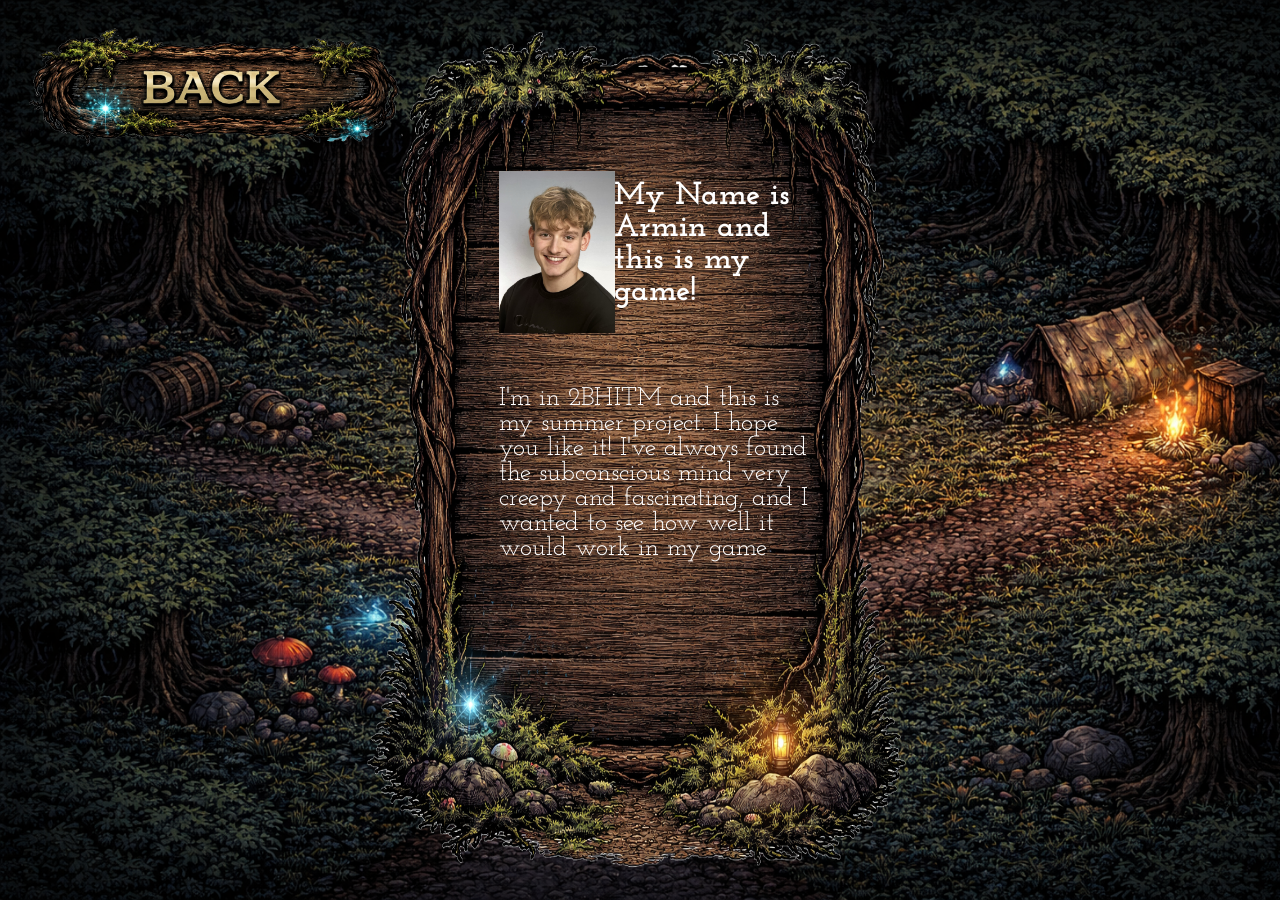
==== project/credits/credits.html @ c4a05155 "DEV-SPRINT #1 + alle übrigen Dateien die nicht committet wurden" ====
<!DOCTYPE html>
<html lang="en">

<head>
    <meta charset="UTF-8">
    <meta name="viewport" content="width=device-width, initial-scale=1.0">
    <title>Credits</title>
    <link rel="stylesheet" href="style.css">
</head>

<body>
    <img src="../img/Schild-hoch.png" alt="Schild Hoch" class="info">
    <img src="../img/ich.png" alt="Ich" class="ich">
    <div id="info-name">
        <h2>My Name is Armin and this is my game!</h2>
    </div>
    <div id="info-me">
        <p>I'm in 2BHITM and this is my summer project. I hope you like it! I've always found the subconscious mind very
            creepy and fascinating, and I wanted to see how well it would work in my game</p>
    </div>
    <a href="../index.html">
        <img src="../img/back.png" alt="Back Button" class="back">
    </a>
</body>

</html>
---- project/credits/style.css ----
body {
    font-family: 'Arial', sans-serif;
    margin: 0;
    padding: 0;
    background-image: url('../img/Map3.png');
    background-attachment: fixed;
    background-size: cover;
    overflow: hidden;
}

@font-face {
    font-family: Josefin;
    src: url(../font/JosefinSlab-Regular.ttf);
}

@font-face {
    font-family: Josefin-Bold;
    src: url(../font/JosefinSlab-Bold.ttf);
}

.info {
    position: fixed;
    top: -5vh;
    left: 27vw;
    width: 45vw;
    height: 125vh;
    animation: slideUp 1s ease-out;
}

@keyframes slideUp {
    from {
        transform: translateY(300vh);
        opacity: 0;
    }

    to {
        transform: translateY(0);
        opacity: 1;
    }
}

.ich {
    position: absolute;
    top: 19vh;
    left: 39vw;
    height: 18vh;
    animation: slideUp 1s ease-out;
}

@keyframes slideUp {
    from {
        transform: translateY(300vh);
        opacity: 0;
    }

    to {
        transform: translateY(0);
        opacity: 1;
    }
}

#info-name {
    position: absolute;
    top: 17vh;
    right: 37vw;
    height: 18vh;
    width: 15vw;
    z-index: 100;
    animation: slideUp 1s ease-out;
}

@keyframes slideUp {
    from {
        transform: translateY(300vh);
        opacity: 0;
    }

    to {
        transform: translateY(0);
        opacity: 1;
    }
}

h2 {
    color: white;
    font-size: 2em;
    font-family: Josefin-Bold;
}

p {
    color: white;
    font-size: 1.6em;
    font-family: Josefin;
}

#info-me {
    position: absolute;
    top: 40vh;
    right: 36vw;
    height: 34vh;
    width: 25vw;
    z-index: 100;
    animation: slideUp 1s ease-out;
}

@keyframes slideUp {
    from {
        transform: translateY(300vh);
        opacity: 0;
    }

    to {
        transform: translateY(0);
        opacity: 1;
    }
}

.back {
    position: fixed;
    top: -5vh;
    left: -2vw;
    height: 35vh;
    opacity: 0;
    animation: slideIn 1s ease-out 0.4s forwards;
}

@keyframes slideIn {
    from {
        transform: translateX(-100vw);
        opacity: 0;
    }
    to {
        transform: translateX(0);
        opacity: 1;
    }
}

.back:hover {
    transform: scale(1.05);
    transition: transform 0.3s ease;
}
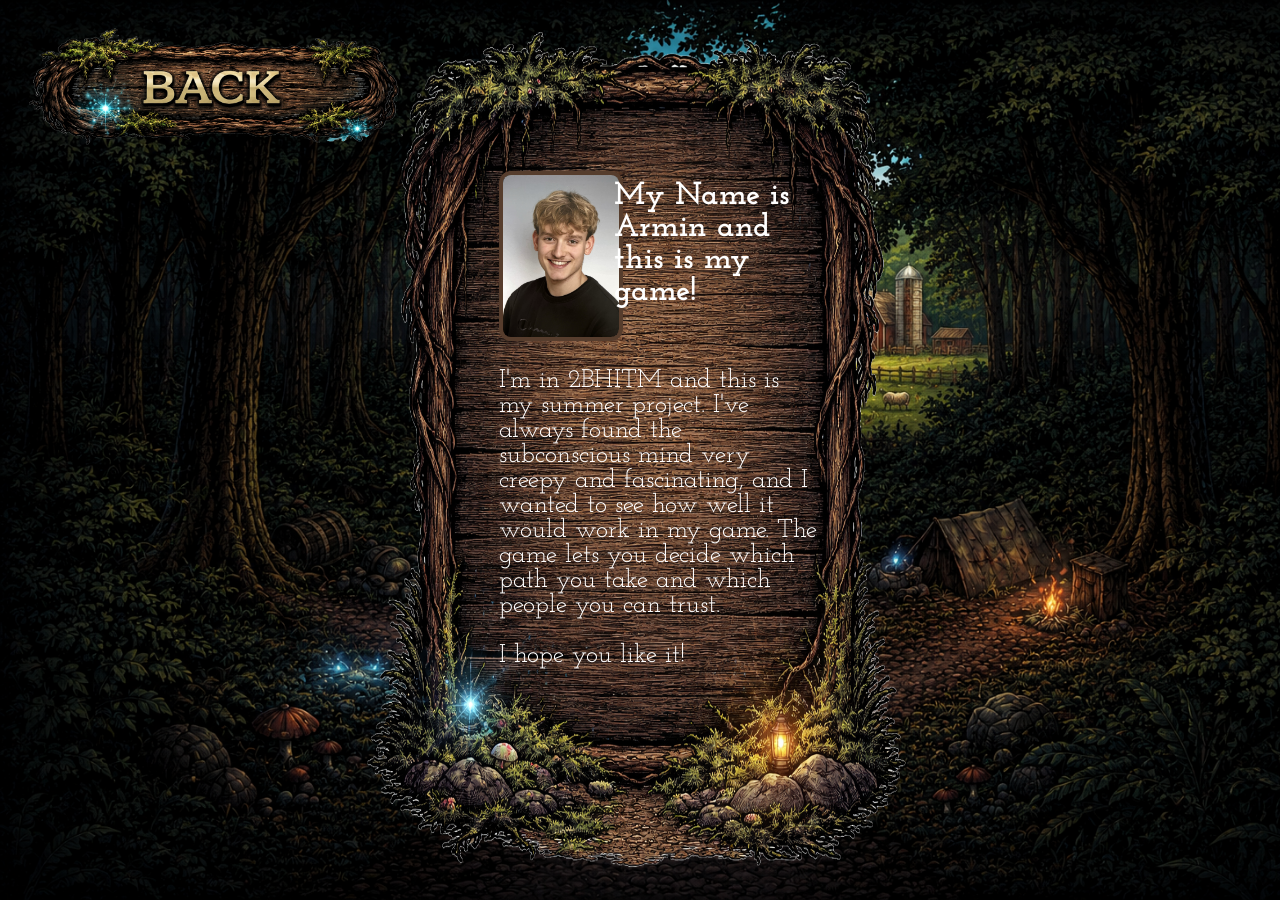
==== commit c320b95f: "Credits & How to Play Seiten überarbeitet und fertiggestellt" ====
--- a/project/credits/credits.html
+++ b/project/credits/credits.html
@@ -15,8 +15,10 @@
         <h2>My Name is Armin and this is my game!</h2>
     </div>
     <div id="info-me">
-        <p>I'm in 2BHITM and this is my summer project. I hope you like it! I've always found the subconscious mind very
-            creepy and fascinating, and I wanted to see how well it would work in my game</p>
+        <p>I'm in 2BHITM and this is my summer project. I've always found the subconscious mind very
+            creepy and fascinating, and I wanted to see how well it would work in my game. The game lets you decide
+            which path you take and which people you can trust.</p>
+        <p>I hope you like it!</p>
     </div>
     <a href="../index.html">
         <img src="../img/back.png" alt="Back Button" class="back">
--- a/project/credits/style.css
+++ b/project/credits/style.css
@@ -2,7 +2,7 @@
     font-family: 'Arial', sans-serif;
     margin: 0;
     padding: 0;
-    background-image: url('../img/Map3.png');
+    background-image: url('../img/credits-bg.png');
     background-attachment: fixed;
     background-size: cover;
     overflow: hidden;
@@ -45,18 +45,8 @@
     left: 39vw;
     height: 18vh;
     animation: slideUp 1s ease-out;
-}
-
-@keyframes slideUp {
-    from {
-        transform: translateY(300vh);
-        opacity: 0;
-    }
-
-    to {
-        transform: translateY(0);
-        opacity: 1;
-    }
+    border: 4px solid #563d2d;
+    border-radius: 12px;
 }
 
 #info-name {
@@ -67,18 +57,6 @@
     width: 15vw;
     z-index: 100;
     animation: slideUp 1s ease-out;
-}
-
-@keyframes slideUp {
-    from {
-        transform: translateY(300vh);
-        opacity: 0;
-    }
-
-    to {
-        transform: translateY(0);
-        opacity: 1;
-    }
 }
 
 h2 {
@@ -95,7 +73,7 @@
 
 #info-me {
     position: absolute;
-    top: 40vh;
+    top: 38vh;
     right: 36vw;
     height: 34vh;
     width: 25vw;
@@ -134,8 +112,3 @@
         opacity: 1;
     }
 }
-
-.back:hover {
-    transform: scale(1.05);
-    transition: transform 0.3s ease;
-}
